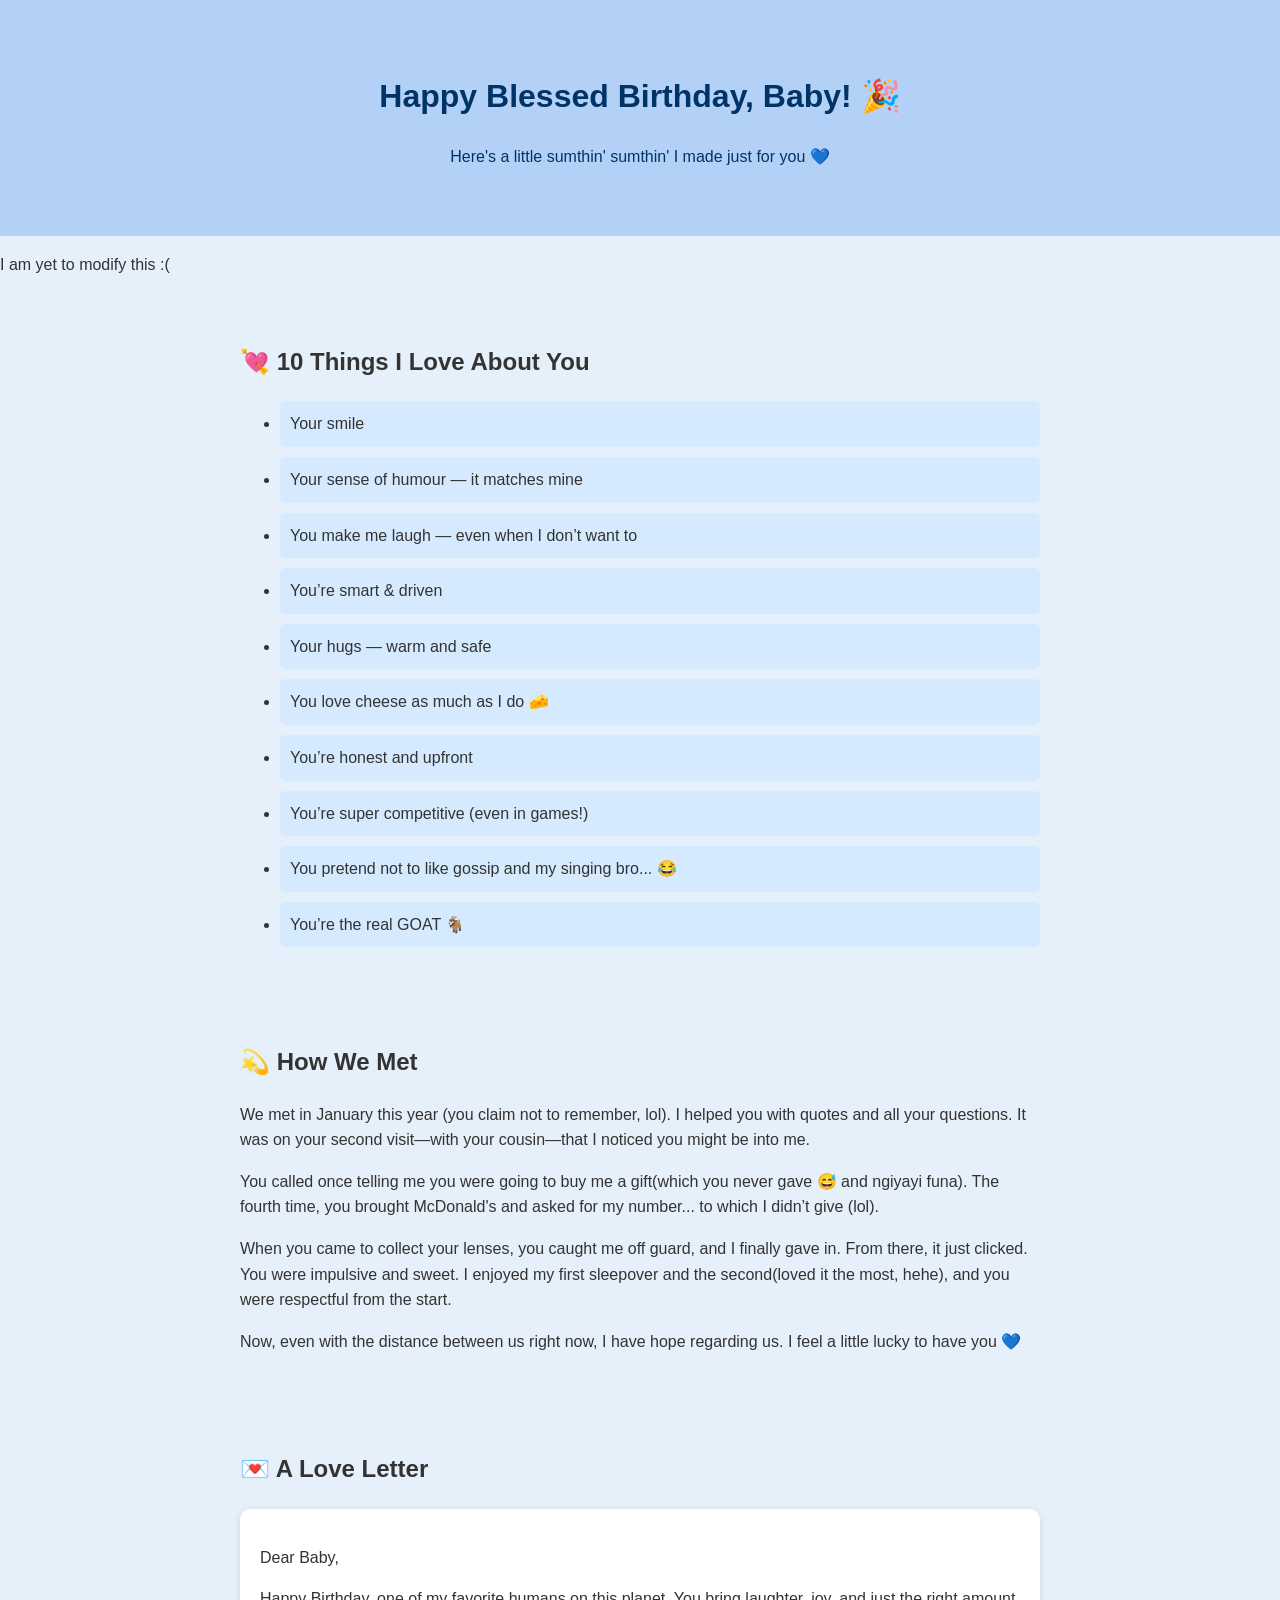
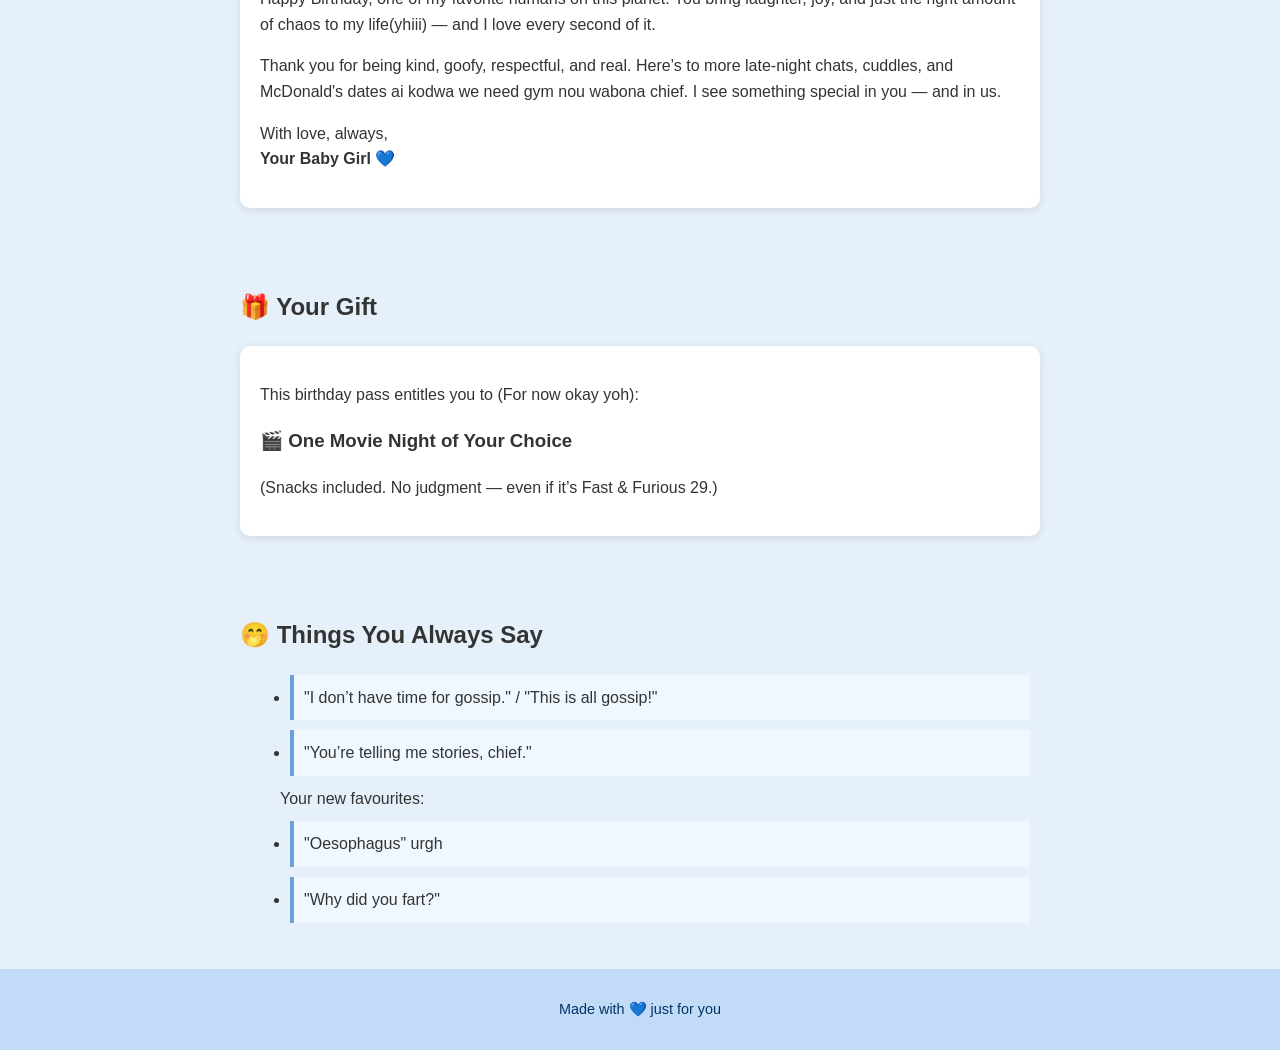
==== index.html @ dab4cd1d "Update and rename happy birthday to my man.html to index.html" ====
<!DOCTYPE html>
<html>
<head>

  <title> Happy Birthday, Baby!</title>

 <link rel="stylesheet" type="text/css" href="style.css">

</head>

<body>
  <header class="hero">
    <h1>Happy Blessed Birthday, Baby! 🎉</h1>
    <p>Here's a little sumthin' sumthin' I made just for you 💙</p>
  </header>

    <p> I am yet to modify this :(</p>

  </section>

  <section class="love-list">
    <h2>💘 10 Things I Love About You</h2>
    <ul id="loveList">
      <li>Your smile</li>
      <li>Your sense of humour — it matches mine</li>
      <li>You make me laugh — even when I don’t want to</li>
      <li>You’re smart & driven</li>
      <li>Your hugs — warm and safe</li>
      <li>You love cheese as much as I do 🧀</li>
      <li>You’re honest and upfront</li>
      <li>You’re super competitive (even in games!)</li>
      <li>You pretend not to like gossip and my singing bro... 😂</li>
      <li>You’re the real GOAT 🐐</li>
    </ul>
  </section>

  <section class="story">
    <h2>💫 How We Met</h2>
    <p>We met in January this year (you claim not to remember, lol). I helped you with quotes and all your questions. It was on your second visit—with your cousin—that I noticed you might be into me.</p>
    <p>You called once telling me you were going to buy me a gift(which you never gave 😅 and ngiyayi funa). The fourth time, you brought McDonald's and asked for my number... to which I didn’t give (lol).</p>
    <p>When you came to collect your lenses, you caught me off guard, and I finally gave in. From there, it just clicked. You were impulsive and sweet. I enjoyed my first sleepover and the second(loved it the most, hehe), and you were respectful from the start.</p>
    <p>Now, even with the distance between us right now, I have hope regarding us. I feel a little lucky to have you 💙</p>
  </section>

  <section class="letter">
    <h2>💌 A Love Letter</h2>
    <div class="card">
      <p>Dear Baby,</p>
      <p>Happy Birthday, one of my favorite humans on this planet. You bring laughter, joy, and just the right amount of chaos to my life(yhiii) — and I love every second of it.</p>
      <p>Thank you for being kind, goofy, respectful, and real. Here’s to more late-night chats, cuddles, and McDonald's dates ai kodwa we need gym nou wabona chief. I see something special in you — and in us.</p>
      <p>With love, always,<br><strong>Your Baby Girl 💙</strong></p>
    </div>
  </section>

  <section class="gift">
    <h2>🎁 Your Gift</h2>
    <div class="card">
      <p>This birthday pass entitles you to (For now okay yoh):</p>
      <h3>🎬 One Movie Night of Your Choice</h3>
      <p>(Snacks included. No judgment — even if it’s Fast & Furious 29.)</p>
    </div>
  </section>

 <section class="quotes">
    <h2>🤭 Things You Always Say</h2>
    <ul>
      <li>"I don’t have time for gossip." / "This is all gossip!"</li>
      <li>"You’re telling me stories, chief."</li>
      Your new favourites:
      <li>"Oesophagus" urgh</li>
      <li>"Why did you fart?"</li>
    </ul>
  </section>

  <footer>
    <p>Made with 💙 just for you</p>
  </footer>
  
</body>
</html>
---- style.css ----
body {
  font-family: 'Segoe UI', sans-serif;
  background-color: #e6f0fa;
  color: #333;
  margin: 0;
  padding: 0;
  line-height: 1.6;
}

header.hero {
  background: #b3d1f7;
  padding: 50px 20px;
  text-align: center;
  color: #003366;
}

h1, h2 {
  font-family: 'Comic Sans MS', cursive, sans-serif;
}

section {
  padding: 30px 20px;
  max-width: 800px;
  margin: 0 auto;
}

.love-list ul li {
  background: #d6eaff;
  margin: 10px 0;
  padding: 10px;
  cursor: pointer;
  border-radius: 5px;
  transition: background 0.3s ease;
}

.love-list ul li.revealed {
  background: #a4c8f0;
  font-weight: bold;
}

.card {
  background: #ffffff;
  padding: 20px;
  border-radius: 10px;
  box-shadow: 0 2px 8px rgba(0,0,0,0.1);
}

footer {
  background: #c2dbf7;
  text-align: center;
  padding: 15px;
  font-size: 0.9em;
  color: #003366;
}

.quotes ul li {
  background: #f0f8ff;
  margin: 10px;
  padding: 10px;
  border-left: 4px solid #6ca0dc;

}
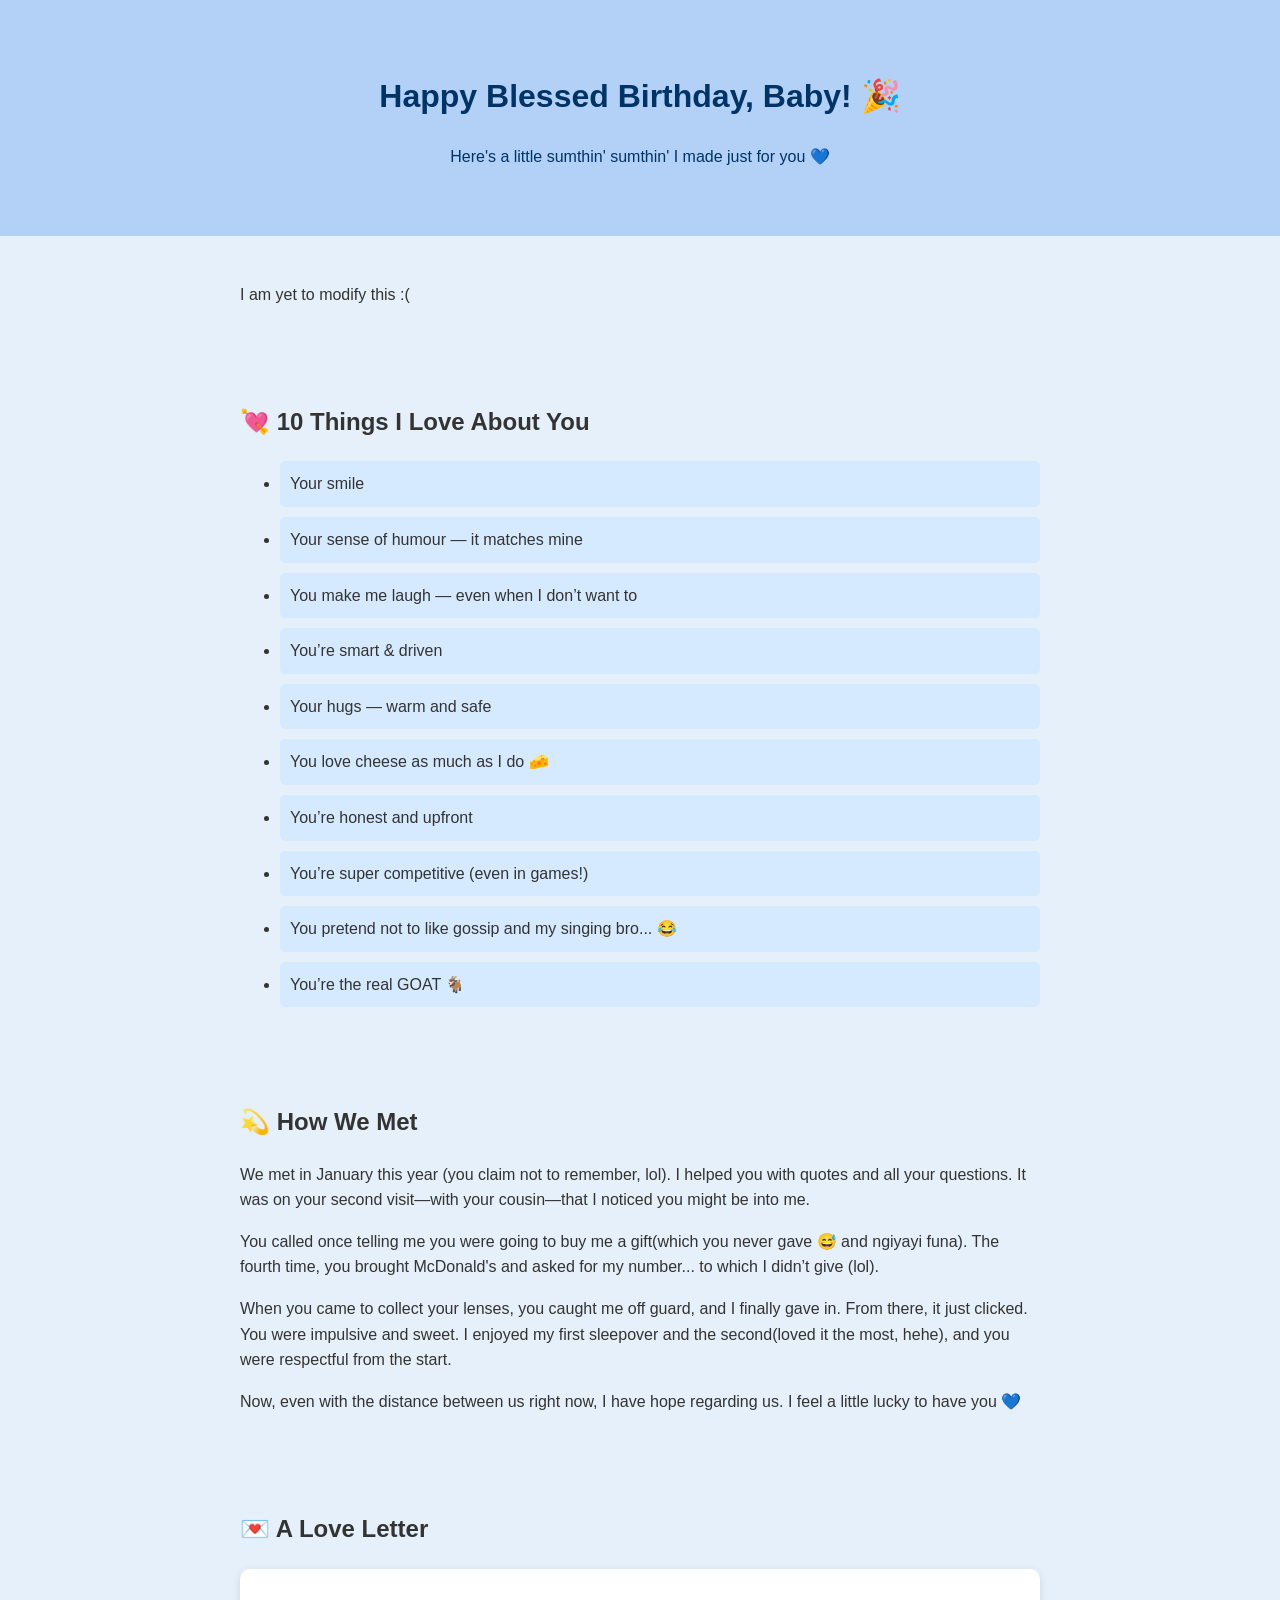
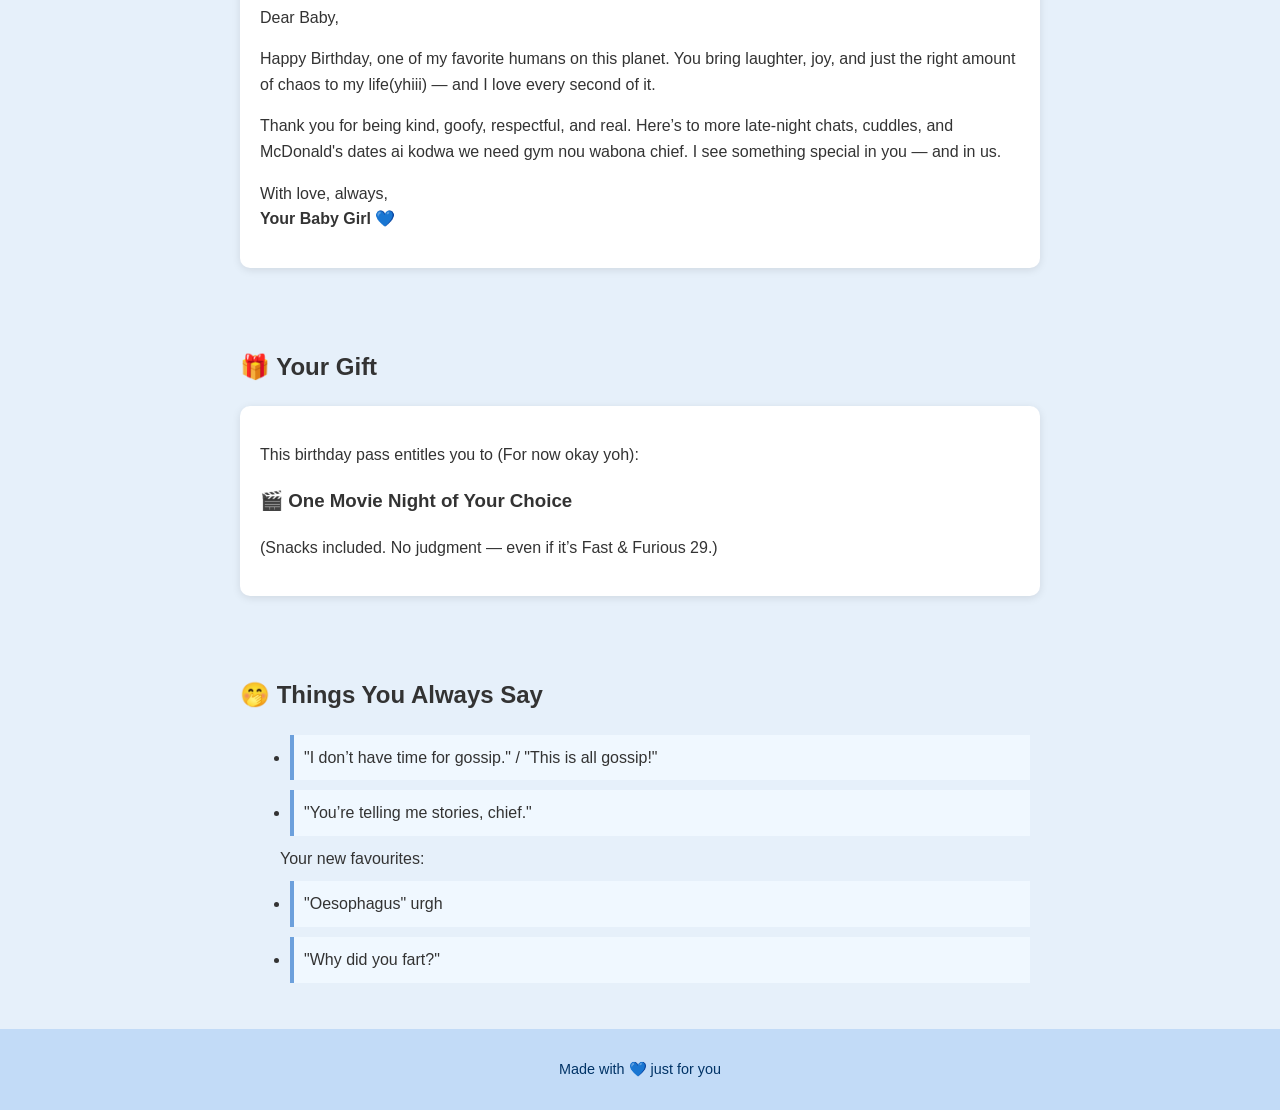
==== commit 3d812141: "Update index.html" ====
--- a/index.html
+++ b/index.html
@@ -14,9 +14,9 @@
     <p>Here's a little sumthin' sumthin' I made just for you 💙</p>
   </header>
 
-    <p> I am yet to modify this :(</p>
-
-  </section>
+<section>
+ <p> I am yet to modify this :( </p>
+</section>
 
   <section class="love-list">
     <h2>💘 10 Things I Love About You</h2>
@@ -80,3 +80,4 @@
 </html>
 
 
+
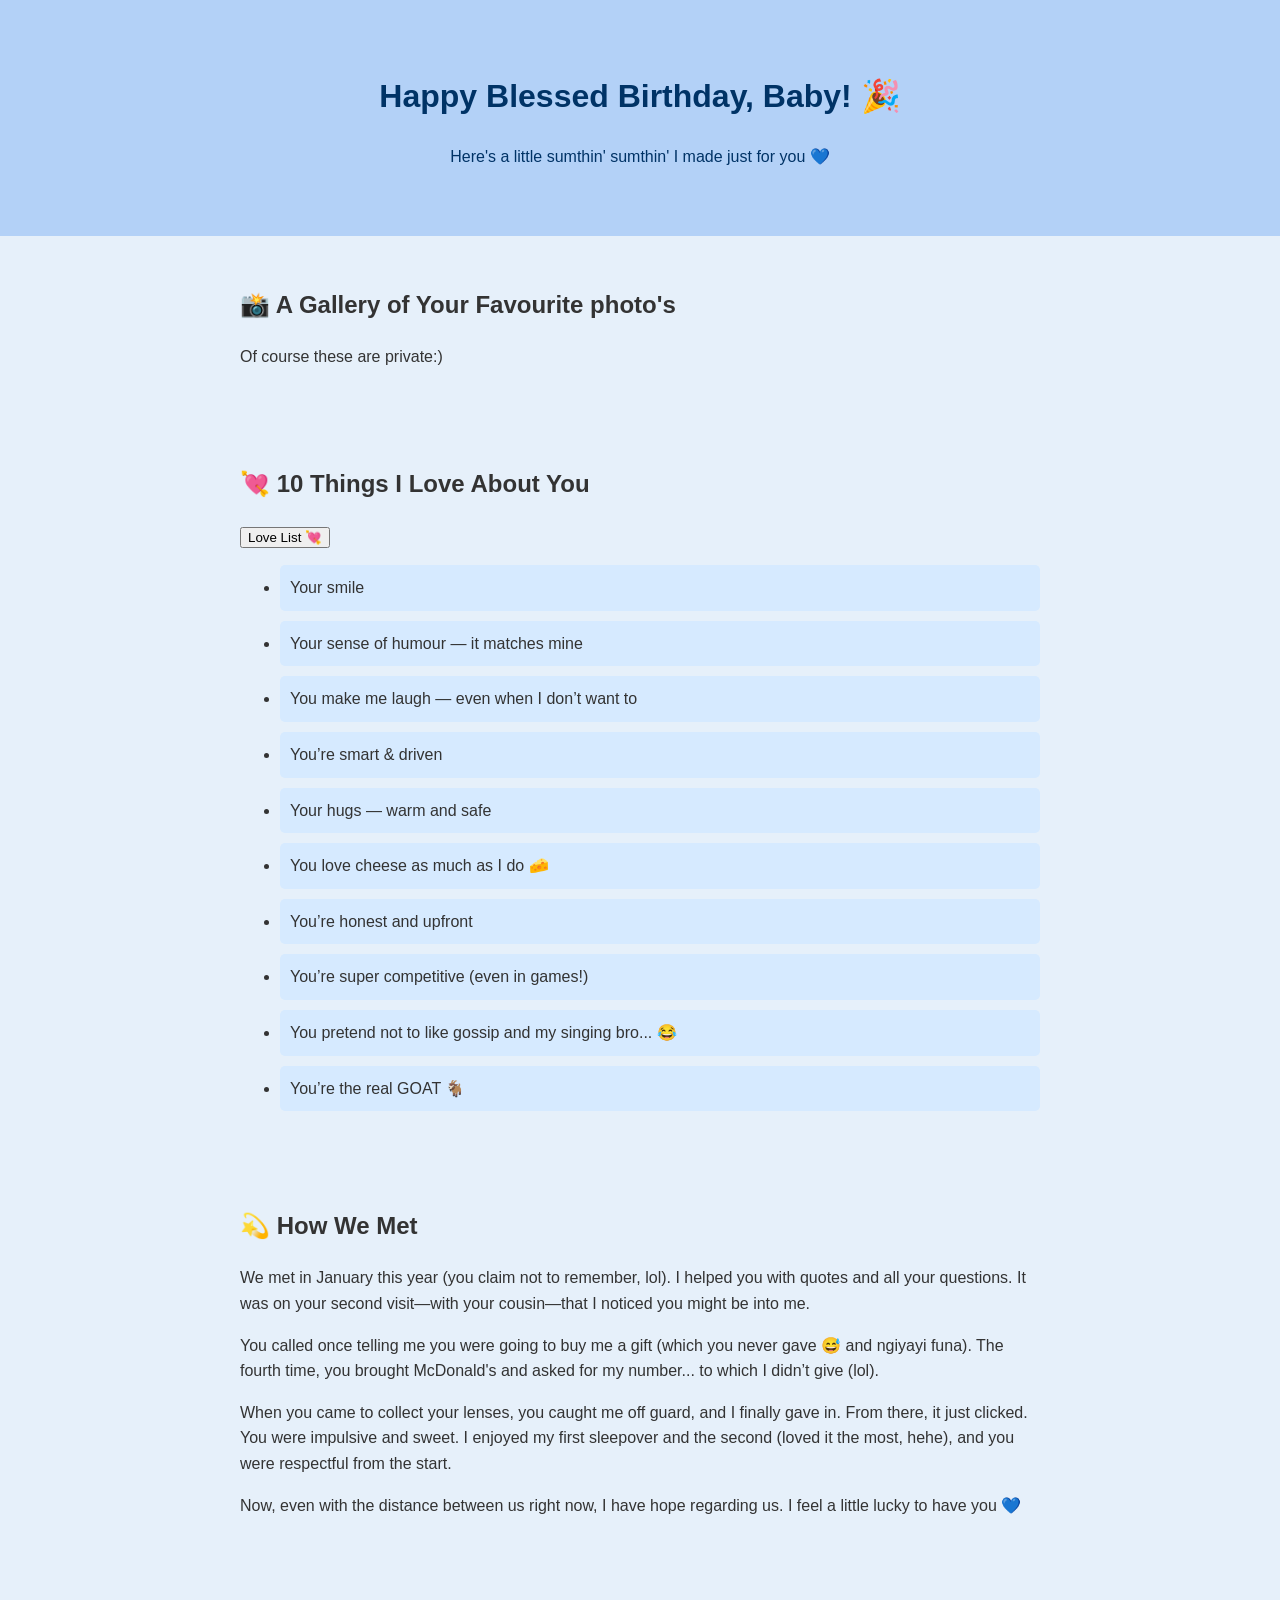
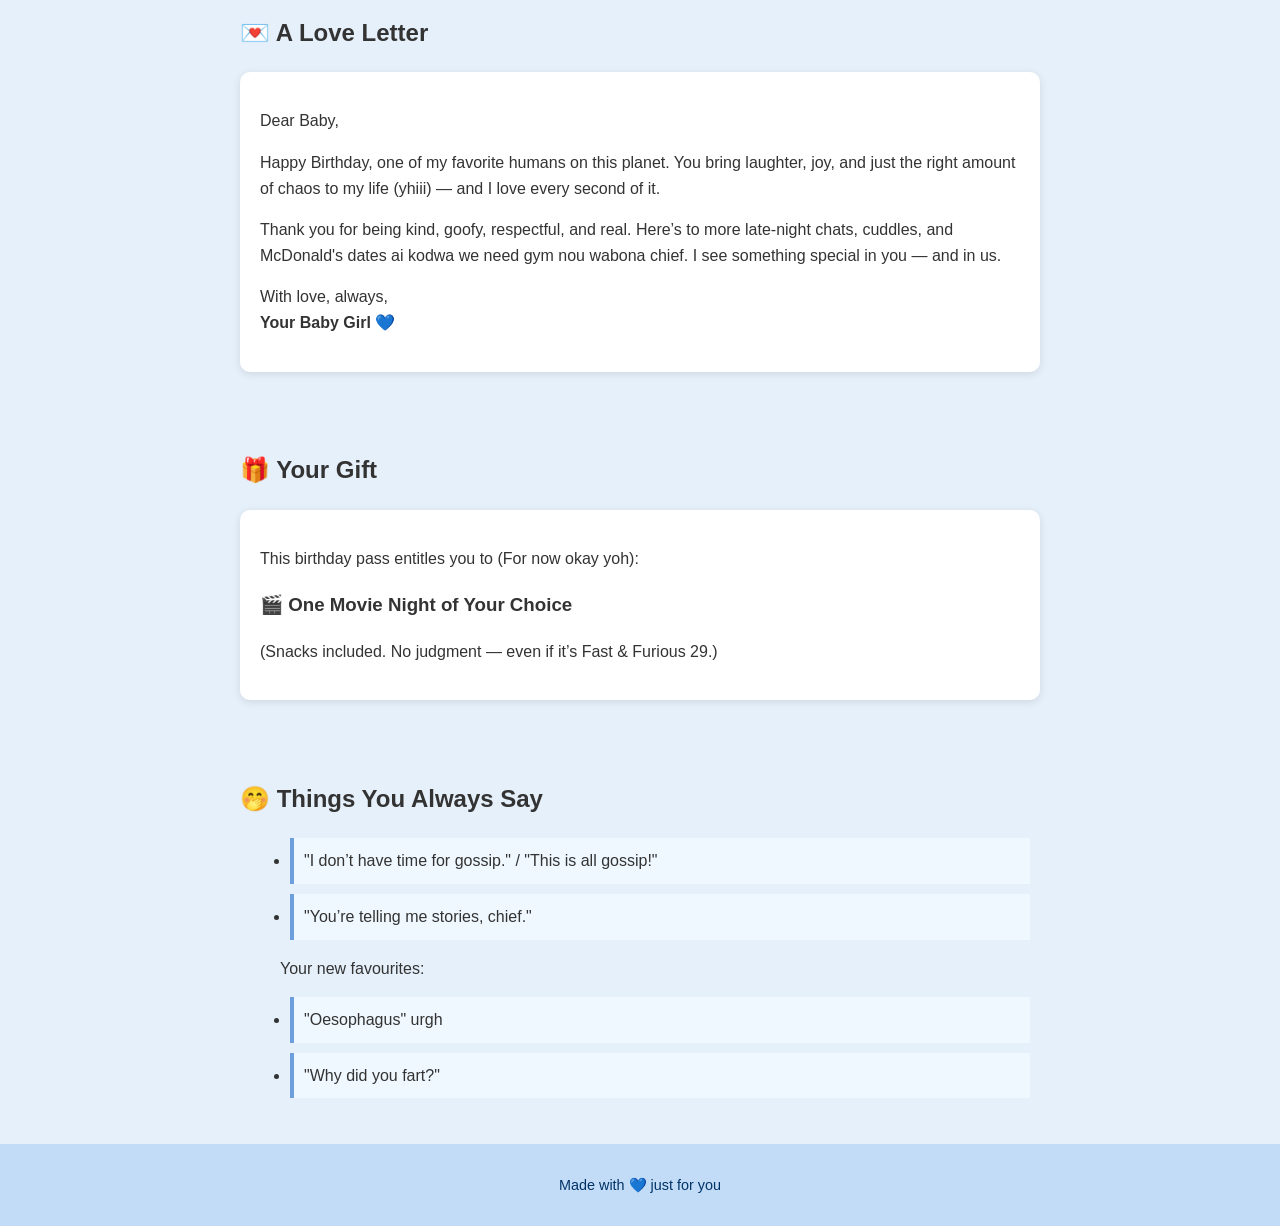
==== commit 81c6ddc5: "Update index.html" ====
--- a/index.html
+++ b/index.html
@@ -1,35 +1,37 @@
 <!DOCTYPE html>
-<html>
-<head>
+  <html>
+  <head>
+  <title>Happy Birthday, Baby!</title>
+  <link rel="stylesheet" type="text/css" href="style.css">
 
-  <title> Happy Birthday, Baby!</title>
+  </head>
 
- <link rel="stylesheet" type="text/css" href="style.css">
-
-</head>
-
-<body>
+  <body>
   <header class="hero">
     <h1>Happy Blessed Birthday, Baby! 🎉</h1>
     <p>Here's a little sumthin' sumthin' I made just for you 💙</p>
   </header>
 
-<section>
- <p> I am yet to modify this :( </p>
-</section>
+  <section class="gallery">
+    <h2>📸 A Gallery of Your Favourite photo's</h2>
+    <p>Of course these are private:)</p>
+ 
+  </section>
 
   <section class="love-list">
     <h2>💘 10 Things I Love About You</h2>
+    <!-- 💘 Toggle Button -->
+   <button onclick="toggleLoveList()">Love List 💘</button>
     <ul id="loveList">
-      <li>Your smile</li>
+      <li>Your smile</li> 
       <li>Your sense of humour — it matches mine</li>
       <li>You make me laugh — even when I don’t want to</li>
-      <li>You’re smart & driven</li>
+      <li>You’re smart & driven</li> 
       <li>Your hugs — warm and safe</li>
       <li>You love cheese as much as I do 🧀</li>
-      <li>You’re honest and upfront</li>
-      <li>You’re super competitive (even in games!)</li>
-      <li>You pretend not to like gossip and my singing bro... 😂</li>
+      <li>You’re honest and upfront</li> 
+      <li>You’re super competitive (even in games!)</li> 
+      <li>You pretend not to like gossip and my singing bro... 😂</li> 
       <li>You’re the real GOAT 🐐</li>
     </ul>
   </section>
@@ -37,23 +39,23 @@
   <section class="story">
     <h2>💫 How We Met</h2>
     <p>We met in January this year (you claim not to remember, lol). I helped you with quotes and all your questions. It was on your second visit—with your cousin—that I noticed you might be into me.</p>
-    <p>You called once telling me you were going to buy me a gift(which you never gave 😅 and ngiyayi funa). The fourth time, you brought McDonald's and asked for my number... to which I didn’t give (lol).</p>
-    <p>When you came to collect your lenses, you caught me off guard, and I finally gave in. From there, it just clicked. You were impulsive and sweet. I enjoyed my first sleepover and the second(loved it the most, hehe), and you were respectful from the start.</p>
+    <p>You called once telling me you were going to buy me a gift (which you never gave 😅 and ngiyayi funa). The fourth time, you brought McDonald's and asked for my number... to which I didn’t give (lol).</p>
+    <p>When you came to collect your lenses, you caught me off guard, and I finally gave in. From there, it just clicked. You were impulsive and sweet. I enjoyed my first sleepover and the second (loved it the most, hehe), and you were respectful from the start.</p>
     <p>Now, even with the distance between us right now, I have hope regarding us. I feel a little lucky to have you 💙</p>
   </section>
 
   <section class="letter">
-    <h2>💌 A Love Letter</h2>
+  <h2>💌 A Love Letter</h2>
     <div class="card">
       <p>Dear Baby,</p>
-      <p>Happy Birthday, one of my favorite humans on this planet. You bring laughter, joy, and just the right amount of chaos to my life(yhiii) — and I love every second of it.</p>
+      <p>Happy Birthday, one of my favorite humans on this planet. You bring laughter, joy, and just the right amount of chaos to my life (yhiii) — and I love every second of it.</p>
       <p>Thank you for being kind, goofy, respectful, and real. Here’s to more late-night chats, cuddles, and McDonald's dates ai kodwa we need gym nou wabona chief. I see something special in you — and in us.</p>
       <p>With love, always,<br><strong>Your Baby Girl 💙</strong></p>
     </div>
   </section>
 
   <section class="gift">
-    <h2>🎁 Your Gift</h2>
+  <h2>🎁 Your Gift</h2>
     <div class="card">
       <p>This birthday pass entitles you to (For now okay yoh):</p>
       <h3>🎬 One Movie Night of Your Choice</h3>
@@ -61,12 +63,12 @@
     </div>
   </section>
 
- <section class="quotes">
-    <h2>🤭 Things You Always Say</h2>
+  <section class="quotes">
+  <h2>🤭 Things You Always Say</h2>
     <ul>
       <li>"I don’t have time for gossip." / "This is all gossip!"</li>
       <li>"You’re telling me stories, chief."</li>
-      Your new favourites:
+      <p>Your new favourites:</p>
       <li>"Oesophagus" urgh</li>
       <li>"Why did you fart?"</li>
     </ul>
@@ -75,9 +77,20 @@
   <footer>
     <p>Made with 💙 just for you</p>
   </footer>
+
+  <!-- 🎉 JavaScript Section -->
+  <script>
   
+    // Toggle the love list
+    function toggleLoveList() {
+      const list = document.getElementById("loveList");
+      if (list.style.display === "none") {
+        list.style.display = "block";
+      } else {
+        list.style.display = "none";
+      }
+    }
+  </script>
+
 </body>
 </html>
-
-
-
